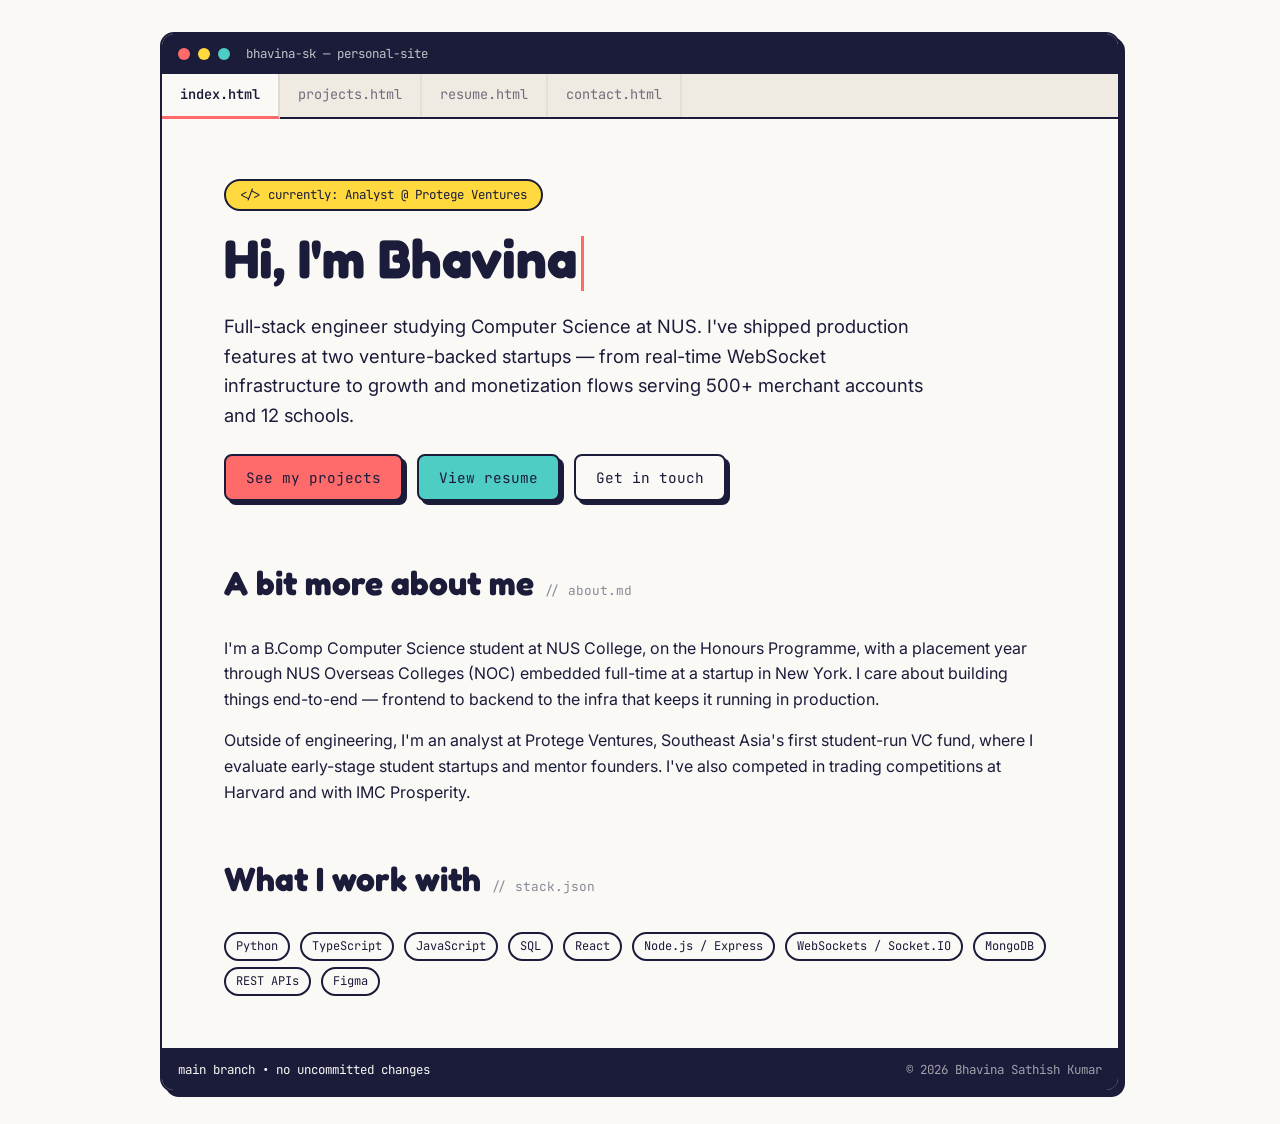
==== index.html @ 5a0f99d2 "update the github pages" ====
<!DOCTYPE html>
<html lang="en">
<head>
<meta charset="UTF-8">
<meta name="viewport" content="width=device-width, initial-scale=1.0">
<title>Bhavina Sathish Kumar — CS Student</title>
<meta name="description" content="Personal site of Bhavina Sathish Kumar, full-stack engineer and CS student at NUS.">
<link rel="preconnect" href="https://fonts.googleapis.com">
<link href="https://fonts.googleapis.com/css2?family=Fredoka:wght@500;600;700&family=Inter:wght@400;500;600&family=JetBrains+Mono:wght@400;500&display=swap" rel="stylesheet">
<link rel="stylesheet" href="style.css">
</head>
<body>

<div class="editor">
  <div class="titlebar">
    <span class="dot red"></span>
    <span class="dot yellow"></span>
    <span class="dot green"></span>
    <span class="titlebar-label">bhavina-sk — personal-site</span>
  </div>

  <nav class="tabs">
    <a href="index.html" class="active">index.html</a>
    <a href="projects.html">projects.html</a>
    <a href="resume.html">resume.html</a>
    <a href="contact.html">contact.html</a>
  </nav>

  <main>
    <div class="wrap">

      <section class="hero">
        <span class="eyebrow">&lt;/&gt; currently: Analyst @ Protege Ventures</span>
        <h1>Hi, I'm Bhavina<span class="cursor" aria-hidden="true"></span></h1>
        <p class="lede">
          Full-stack engineer studying Computer Science at NUS. I've shipped
          production features at two venture-backed startups — from real-time
          WebSocket infrastructure to growth and monetization flows serving
          500+ merchant accounts and 12 schools.
        </p>
        <div class="btn-row">
          <a class="btn" href="projects.html">See my projects</a>
          <a class="btn alt" href="resume.html">View resume</a>
          <a class="btn ghost" href="contact.html">Get in touch</a>
        </div>
      </section>

      <div class="section-head">
        <h2>A bit more about me</h2>
        <span class="tag">// about.md</span>
      </div>
      <p>
        I'm a B.Comp Computer Science student at NUS College, on the Honours
        Programme, with a placement year through NUS Overseas Colleges (NOC)
        embedded full-time at a startup in New York. I care about building
        things end-to-end — frontend to backend to the infra that keeps it
        running in production.
      </p>
      <p>
        Outside of engineering, I'm an analyst at Protege Ventures, Southeast
        Asia's first student-run VC fund, where I evaluate early-stage student
        startups and mentor founders. I've also competed in trading
        competitions at Harvard and with IMC Prosperity.
      </p>

      <div class="section-head">
        <h2>What I work with</h2>
        <span class="tag">// stack.json</span>
      </div>
      <div class="skill-group">
        <div>
          <span class="pill">Python</span>
          <span class="pill">TypeScript</span>
          <span class="pill">JavaScript</span>
          <span class="pill">SQL</span>
          <span class="pill">React</span>
          <span class="pill">Node.js / Express</span>
          <span class="pill">WebSockets / Socket.IO</span>
          <span class="pill">MongoDB</span>
          <span class="pill">REST APIs</span>
          <span class="pill">Figma</span>
        </div>
      </div>

    </div>
  </main>

  <footer class="statusbar">
    <span>main branch • no uncommitted changes</span>
    <span class="dim">&copy; <span data-year></span> Bhavina Sathish Kumar</span>
  </footer>
</div>

<script src="script.js"></script>
</body>
</html>
---- style.css ----
/* ============================================
   Design tokens
   ============================================ */
:root {
  --ink: #1B1B3A;
  --cloud: #FAF9F6;
  --coral: #FF6B6B;
  --sun: #FFD93D;
  --teal: #4ECDC4;
  --grape: #8B7FD6;

  --font-display: "Fredoka", sans-serif;
  --font-body: "Inter", sans-serif;
  --font-mono: "JetBrains Mono", monospace;

  --radius: 14px;
  --border: 2px solid var(--ink);
  --shadow: 5px 5px 0 var(--ink);
}

* { box-sizing: border-box; }

html { scroll-behavior: smooth; }

body {
  margin: 0;
  background: var(--cloud);
  color: var(--ink);
  font-family: var(--font-body);
  line-height: 1.6;
}

@media (prefers-reduced-motion: reduce) {
  * { animation-duration: 0.01ms !important; transition-duration: 0.01ms !important; }
}

a { color: inherit; }

img, svg { max-width: 100%; display: block; }

h1, h2, h3 {
  font-family: var(--font-display);
  margin: 0 0 0.4em 0;
  line-height: 1.1;
}

h1 { font-size: clamp(2.2rem, 5vw, 3.4rem); }
h2 { font-size: clamp(1.5rem, 3vw, 2.1rem); }

p { margin: 0 0 1em 0; }

.wrap {
  max-width: 880px;
  margin: 0 auto;
  padding: 0 24px;
}

/* ============================================
   Editor "window" chrome
   ============================================ */
.editor {
  max-width: 960px;
  margin: 32px auto;
  border: var(--border);
  border-radius: var(--radius);
  background: var(--cloud);
  box-shadow: var(--shadow);
  overflow: hidden;
}

.titlebar {
  display: flex;
  align-items: center;
  gap: 8px;
  padding: 10px 16px;
  background: var(--ink);
}

.dot { width: 12px; height: 12px; border-radius: 50%; }
.dot.red { background: var(--coral); }
.dot.yellow { background: var(--sun); }
.dot.green { background: var(--teal); }

.titlebar-label {
  margin-left: 8px;
  font-family: var(--font-mono);
  font-size: 0.78rem;
  color: var(--cloud);
  opacity: 0.75;
}

/* Tab navigation, styled like open editor tabs */
nav.tabs {
  display: flex;
  flex-wrap: wrap;
  background: #EFEBE2;
  border-bottom: var(--border);
}

nav.tabs a {
  font-family: var(--font-mono);
  font-size: 0.85rem;
  text-decoration: none;
  padding: 10px 18px;
  border-right: 2px solid #DEDACF;
  color: var(--ink);
  opacity: 0.6;
  white-space: nowrap;
  transition: opacity 0.15s ease, background 0.15s ease;
}

nav.tabs a:hover { opacity: 1; background: #E5E0D4; }

nav.tabs a.active {
  opacity: 1;
  background: var(--cloud);
  border-bottom: 3px solid var(--coral);
  margin-bottom: -2px;
  font-weight: 600;
}

nav.tabs a:focus-visible,
a:focus-visible,
button:focus-visible {
  outline: 3px solid var(--grape);
  outline-offset: 2px;
}

main { padding: 48px 0 24px; }

/* ============================================
   Hero
   ============================================ */
.hero {
  padding: 12px 0 8px;
}

.eyebrow {
  display: inline-block;
  font-family: var(--font-mono);
  font-size: 0.78rem;
  background: var(--sun);
  border: 2px solid var(--ink);
  border-radius: 999px;
  padding: 4px 14px;
  margin-bottom: 18px;
}

.cursor {
  display: inline-block;
  width: 3px;
  height: 1em;
  background: var(--coral);
  margin-left: 4px;
  vertical-align: text-bottom;
  animation: blink 1s steps(1) infinite;
}

@keyframes blink { 50% { opacity: 0; } }

.lede {
  font-size: 1.15rem;
  max-width: 60ch;
}

.blobs {
  position: relative;
  height: 0;
}

/* ============================================
   Buttons / pills
   ============================================ */
.btn {
  display: inline-block;
  font-family: var(--font-mono);
  font-size: 0.9rem;
  text-decoration: none;
  padding: 10px 20px;
  border: var(--border);
  border-radius: 8px;
  background: var(--coral);
  color: var(--ink);
  box-shadow: 4px 4px 0 var(--ink);
  transition: transform 0.12s ease, box-shadow 0.12s ease;
}

.btn:hover { transform: translate(-2px, -2px); box-shadow: 6px 6px 0 var(--ink); }
.btn:active { transform: translate(0, 0); box-shadow: 2px 2px 0 var(--ink); }

.btn.alt { background: var(--teal); }
.btn.ghost { background: var(--cloud); }

.btn-row { display: flex; gap: 14px; flex-wrap: wrap; margin-top: 24px; }

.pill {
  display: inline-block;
  font-family: var(--font-mono);
  font-size: 0.75rem;
  padding: 3px 10px;
  border-radius: 999px;
  border: 2px solid var(--ink);
  background: var(--cloud);
  margin: 0 6px 6px 0;
}

/* ============================================
   Section headers
   ============================================ */
.section-head {
  display: flex;
  align-items: baseline;
  gap: 10px;
  margin: 56px 0 20px;
}

.section-head .tag {
  font-family: var(--font-mono);
  font-size: 0.8rem;
  color: var(--ink);
  opacity: 0.5;
}

/* ============================================
   Project cards (mini app windows)
   ============================================ */
.grid { display: grid; grid-template-columns: 1fr 1fr; gap: 24px; }

@media (max-width: 640px) { .grid { grid-template-columns: 1fr; } }

.card {
  border: var(--border);
  border-radius: var(--radius);
  overflow: hidden;
  background: var(--cloud);
  box-shadow: var(--shadow);
  transition: transform 0.15s ease, box-shadow 0.15s ease;
}

.card:hover { transform: translate(-3px, -3px); box-shadow: 8px 8px 0 var(--ink); }

.card .titlebar { padding: 8px 14px; }
.card .titlebar-label { font-size: 0.72rem; }

.card-body { padding: 18px 20px 22px; }

.card h3 { font-size: 1.15rem; margin-bottom: 8px; }

.card p { font-size: 0.95rem; opacity: 0.85; }

.card .stack { margin-top: 12px; }

.card-accent-coral .titlebar { background: var(--coral); }
.card-accent-teal .titlebar { background: var(--teal); }
.card-accent-grape .titlebar { background: var(--grape); }
.card-accent-sun .titlebar { background: var(--sun); }

.card .titlebar-label { color: var(--ink); opacity: 0.7; }

/* ============================================
   Footer status bar
   ============================================ */
footer.statusbar {
  border-top: var(--border);
  background: var(--ink);
  color: var(--cloud);
  font-family: var(--font-mono);
  font-size: 0.78rem;
  padding: 10px 16px;
  display: flex;
  justify-content: space-between;
  flex-wrap: wrap;
  gap: 8px;
}

footer.statusbar span.dim { opacity: 0.6; }

/* ============================================
   About / Resume content blocks
   ============================================ */
.timeline-item {
  border-left: 3px solid var(--grape);
  padding-left: 18px;
  margin-bottom: 26px;
}

.timeline-item .when {
  font-family: var(--font-mono);
  font-size: 0.78rem;
  opacity: 0.6;
}

.skill-group { margin-bottom: 22px; }
.skill-group h3 { font-size: 1rem; margin-bottom: 10px; }

.contact-card {
  border: var(--border);
  border-radius: var(--radius);
  background: var(--sun);
  box-shadow: var(--shadow);
  padding: 26px 28px;
  margin-top: 8px;
}

.contact-links { display: flex; flex-direction: column; gap: 12px; margin-top: 18px; }

.contact-links a {
  text-decoration: none;
  font-family: var(--font-mono);
  font-size: 0.95rem;
  border-bottom: 2px solid var(--ink);
  width: fit-content;
  padding-bottom: 2px;
}
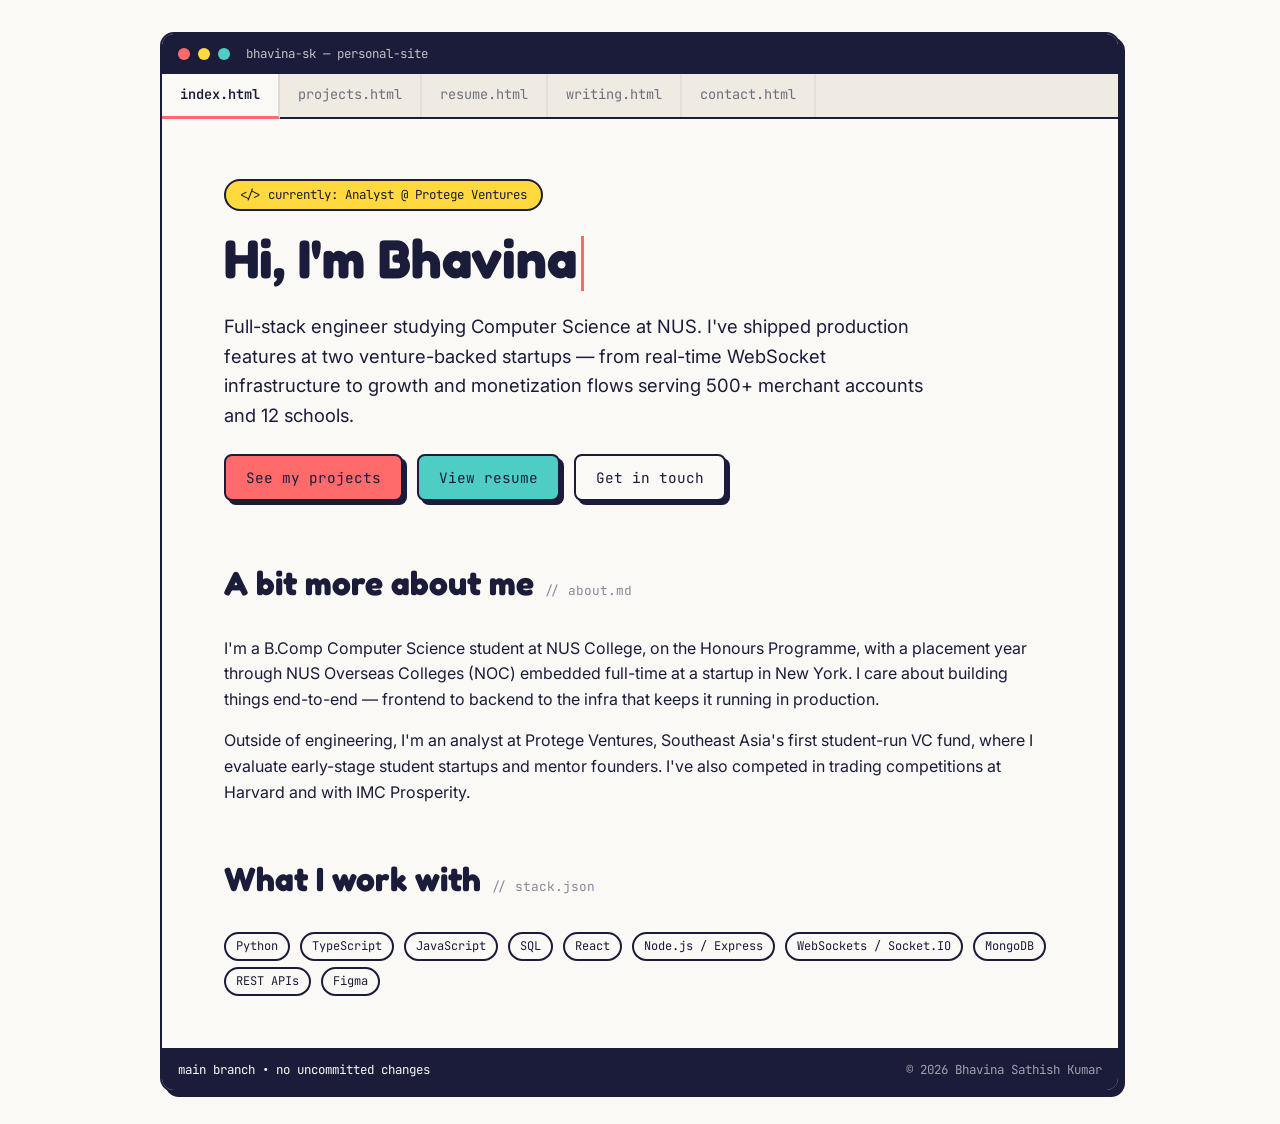
==== commit 7c83e541: "update index" ====
--- a/index.html
+++ b/index.html
@@ -23,6 +23,7 @@
     <a href="index.html" class="active">index.html</a>
     <a href="projects.html">projects.html</a>
     <a href="resume.html">resume.html</a>
+    <a href="writing.html">writing.html</a>
     <a href="contact.html">contact.html</a>
   </nav>
 
@@ -93,4 +94,4 @@
 
 <script src="script.js"></script>
 </body>
-</html>
+</html>
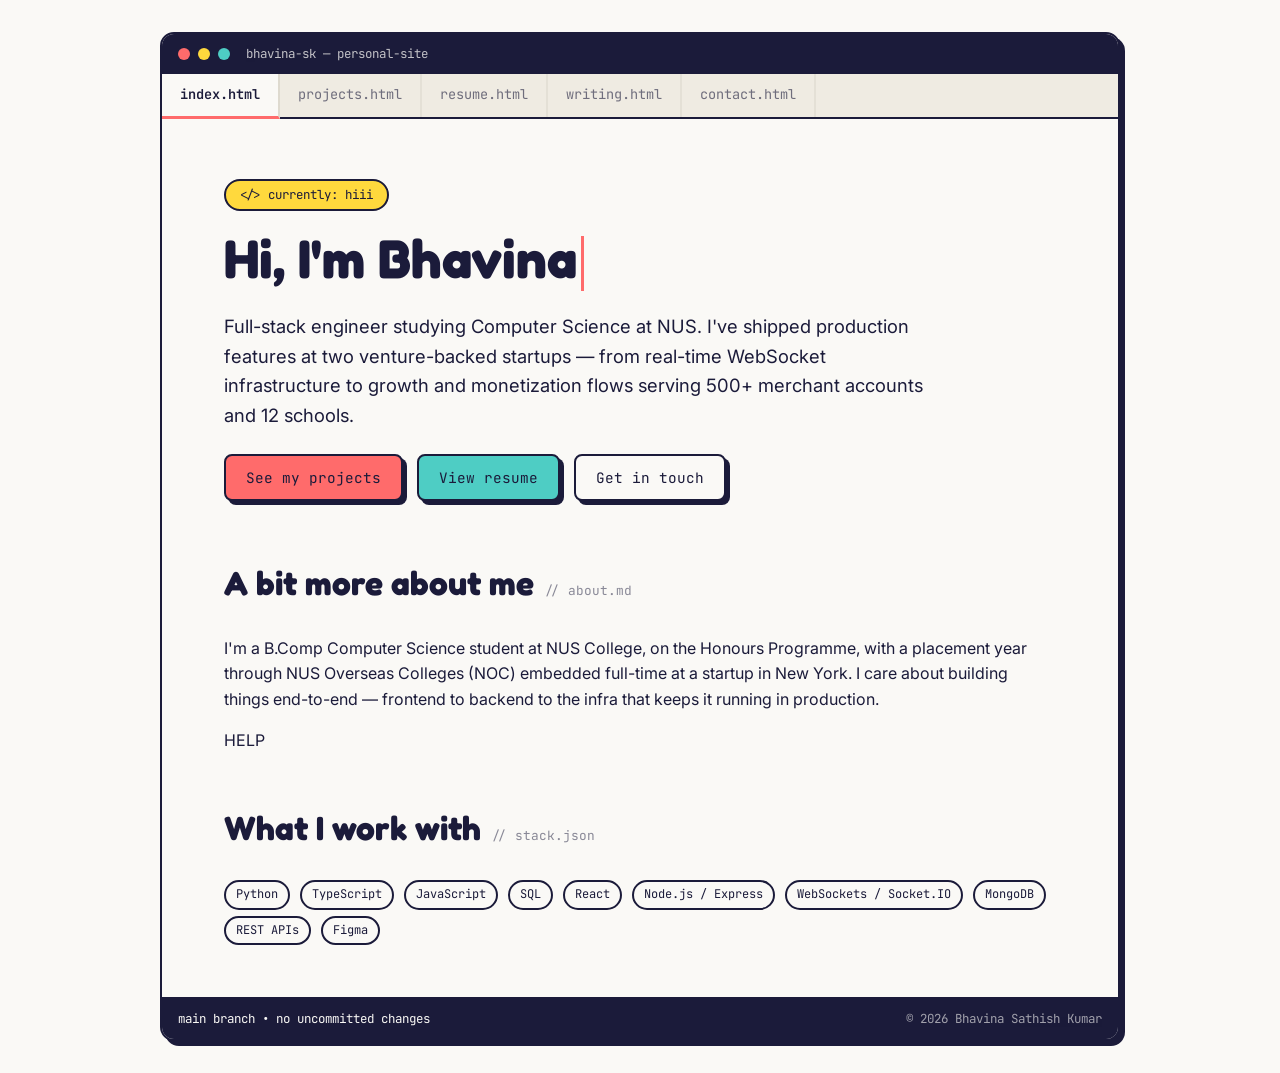
==== commit 4ffddf6b: "update project link" ====
--- a/index.html
+++ b/index.html
@@ -31,7 +31,7 @@
     <div class="wrap">
 
       <section class="hero">
-        <span class="eyebrow">&lt;/&gt; currently: Analyst @ Protege Ventures</span>
+        <span class="eyebrow">&lt;/&gt; currently: hiii</span>
         <h1>Hi, I'm Bhavina<span class="cursor" aria-hidden="true"></span></h1>
         <p class="lede">
           Full-stack engineer studying Computer Science at NUS. I've shipped
@@ -58,10 +58,7 @@
         running in production.
       </p>
       <p>
-        Outside of engineering, I'm an analyst at Protege Ventures, Southeast
-        Asia's first student-run VC fund, where I evaluate early-stage student
-        startups and mentor founders. I've also competed in trading
-        competitions at Harvard and with IMC Prosperity.
+     HELP
       </p>
 
       <div class="section-head">
--- a/style.css
+++ b/style.css
@@ -239,6 +239,16 @@
 
 .card:hover { transform: translate(-3px, -3px); box-shadow: 8px 8px 0 var(--ink); }
 
+a.card { text-decoration: none; color: inherit; cursor: pointer; }
+
+.card .read-more {
+  display: inline-block;
+  margin-top: 12px;
+  font-family: var(--font-mono);
+  font-size: 0.82rem;
+  opacity: 0.75;
+}
+
 .card .titlebar { padding: 8px 14px; }
 .card .titlebar-label { font-size: 0.72rem; }
 
@@ -312,3 +322,87 @@
   width: fit-content;
   padding-bottom: 2px;
 }
+
+/* ============================================
+   Writing / notes: post list
+   ============================================ */
+.post-list { margin-top: 28px; }
+
+.post-item {
+  display: block;
+  text-decoration: none;
+  color: var(--ink);
+  border: var(--border);
+  border-radius: var(--radius);
+  background: var(--cloud);
+  box-shadow: var(--shadow);
+  padding: 20px 22px;
+  margin-bottom: 20px;
+  transition: transform 0.15s ease, box-shadow 0.15s ease;
+}
+
+.post-item:hover { transform: translate(-3px, -3px); box-shadow: 8px 8px 0 var(--ink); }
+
+.post-meta {
+  font-family: var(--font-mono);
+  font-size: 0.75rem;
+  opacity: 0.6;
+  margin-bottom: 6px;
+}
+
+.post-item h3 { font-size: 1.1rem; margin-bottom: 6px; }
+
+.post-item p { margin: 0; font-size: 0.92rem; opacity: 0.85; }
+
+/* ============================================
+   Writing / notes: individual article
+   ============================================ */
+.back-link {
+  display: inline-block;
+  font-family: var(--font-mono);
+  font-size: 0.82rem;
+  text-decoration: none;
+  border-bottom: 2px solid var(--ink);
+  margin-bottom: 28px;
+}
+
+.article-meta {
+  font-family: var(--font-mono);
+  font-size: 0.8rem;
+  opacity: 0.6;
+  margin-bottom: 6px;
+}
+
+.article h1 { margin-bottom: 6px; }
+
+.article-tags { margin: 12px 0 32px; }
+
+.article-body h2 {
+  font-size: 1.25rem;
+  margin-top: 2em;
+}
+
+.article-body p { max-width: 68ch; }
+
+.article-body ul, .article-body ol {
+  max-width: 68ch;
+  padding-left: 1.3em;
+}
+
+.article-body li { margin-bottom: 0.4em; }
+
+.article-body blockquote {
+  margin: 1.6em 0;
+  padding: 4px 20px;
+  border-left: 3px solid var(--coral);
+  font-style: italic;
+  opacity: 0.85;
+}
+
+.article-body code {
+  font-family: var(--font-mono);
+  background: #EFEBE2;
+  padding: 2px 6px;
+  border-radius: 4px;
+  font-size: 0.88em;
+}
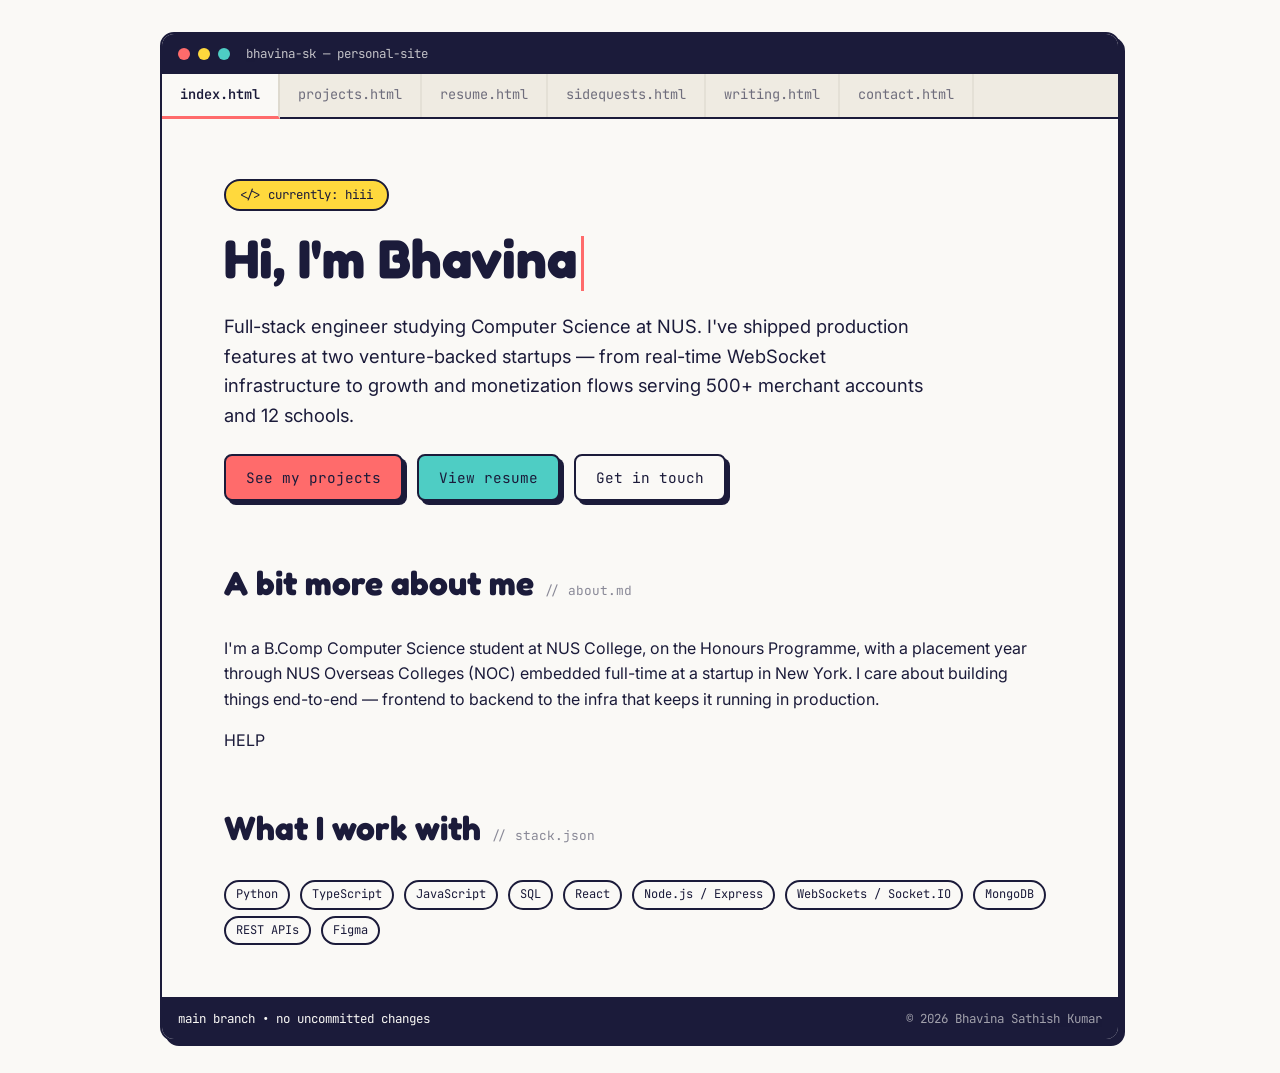
==== commit 5c2f5424: "update html" ====
--- a/index.html
+++ b/index.html
@@ -23,6 +23,7 @@
     <a href="index.html" class="active">index.html</a>
     <a href="projects.html">projects.html</a>
     <a href="resume.html">resume.html</a>
+    <a href="sidequests.html">sidequests.html</a>
     <a href="writing.html">writing.html</a>
     <a href="contact.html">contact.html</a>
   </nav>
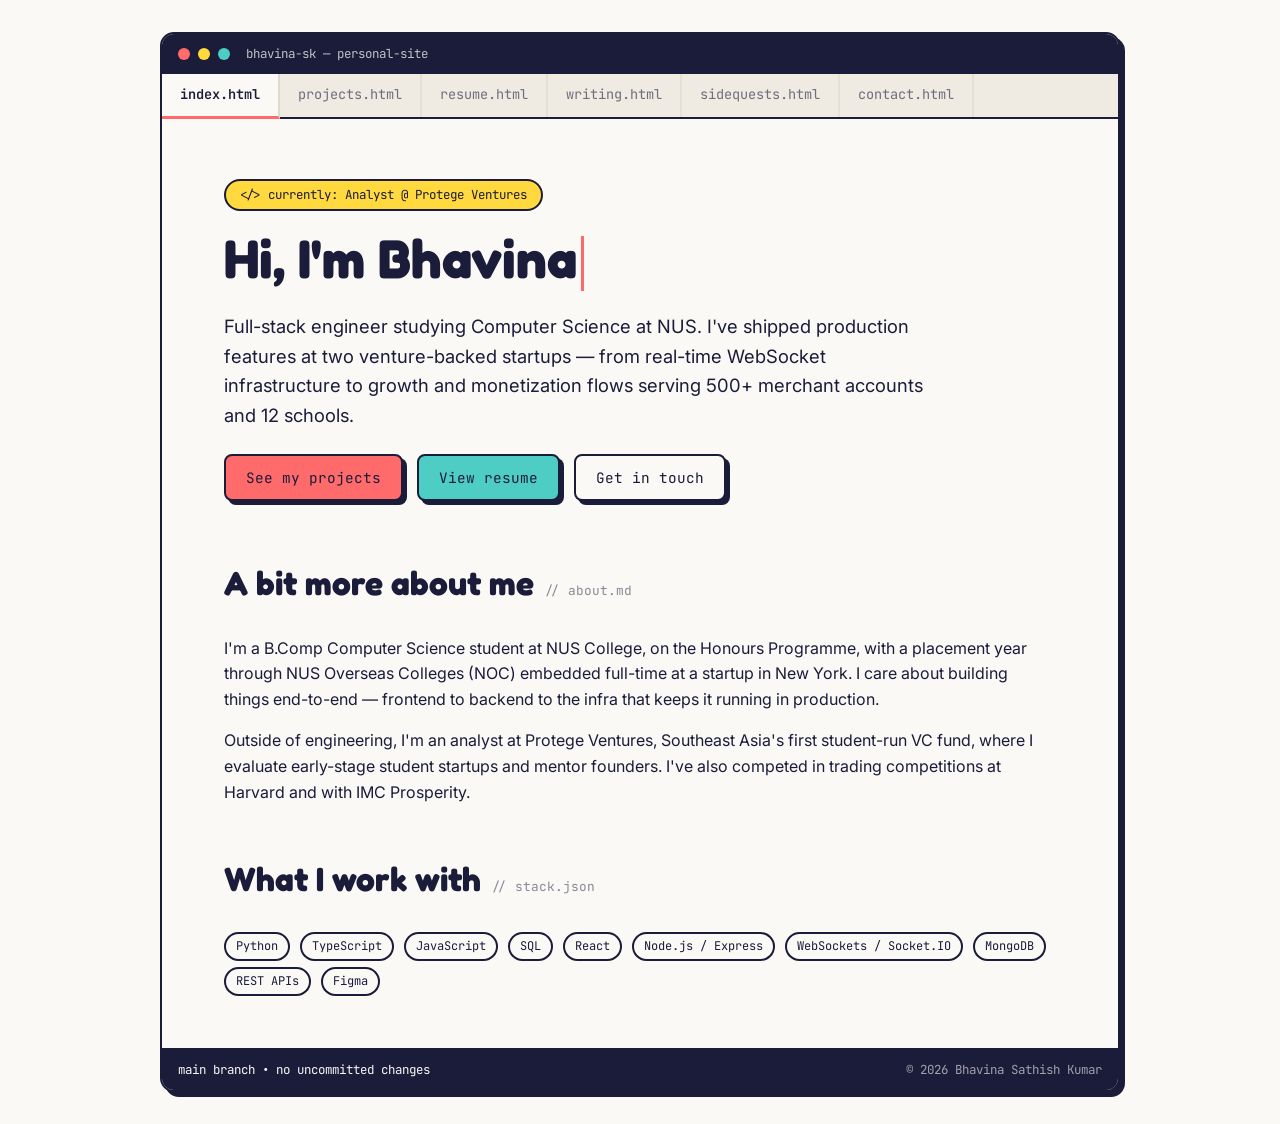
==== commit 941f2508: "update file structure" ====
--- a/index.html
+++ b/index.html
@@ -23,8 +23,8 @@
     <a href="index.html" class="active">index.html</a>
     <a href="projects.html">projects.html</a>
     <a href="resume.html">resume.html</a>
+    <a href="writing.html">writing.html</a>
     <a href="sidequests.html">sidequests.html</a>
-    <a href="writing.html">writing.html</a>
     <a href="contact.html">contact.html</a>
   </nav>
 
@@ -32,7 +32,7 @@
     <div class="wrap">
 
       <section class="hero">
-        <span class="eyebrow">&lt;/&gt; currently: hiii</span>
+        <span class="eyebrow">&lt;/&gt; currently: Analyst @ Protege Ventures</span>
         <h1>Hi, I'm Bhavina<span class="cursor" aria-hidden="true"></span></h1>
         <p class="lede">
           Full-stack engineer studying Computer Science at NUS. I've shipped
@@ -59,7 +59,10 @@
         running in production.
       </p>
       <p>
-     HELP
+        Outside of engineering, I'm an analyst at Protege Ventures, Southeast
+        Asia's first student-run VC fund, where I evaluate early-stage student
+        startups and mentor founders. I've also competed in trading
+        competitions at Harvard and with IMC Prosperity.
       </p>
 
       <div class="section-head">
@@ -92,4 +95,4 @@
 
 <script src="script.js"></script>
 </body>
-</html>+</html>
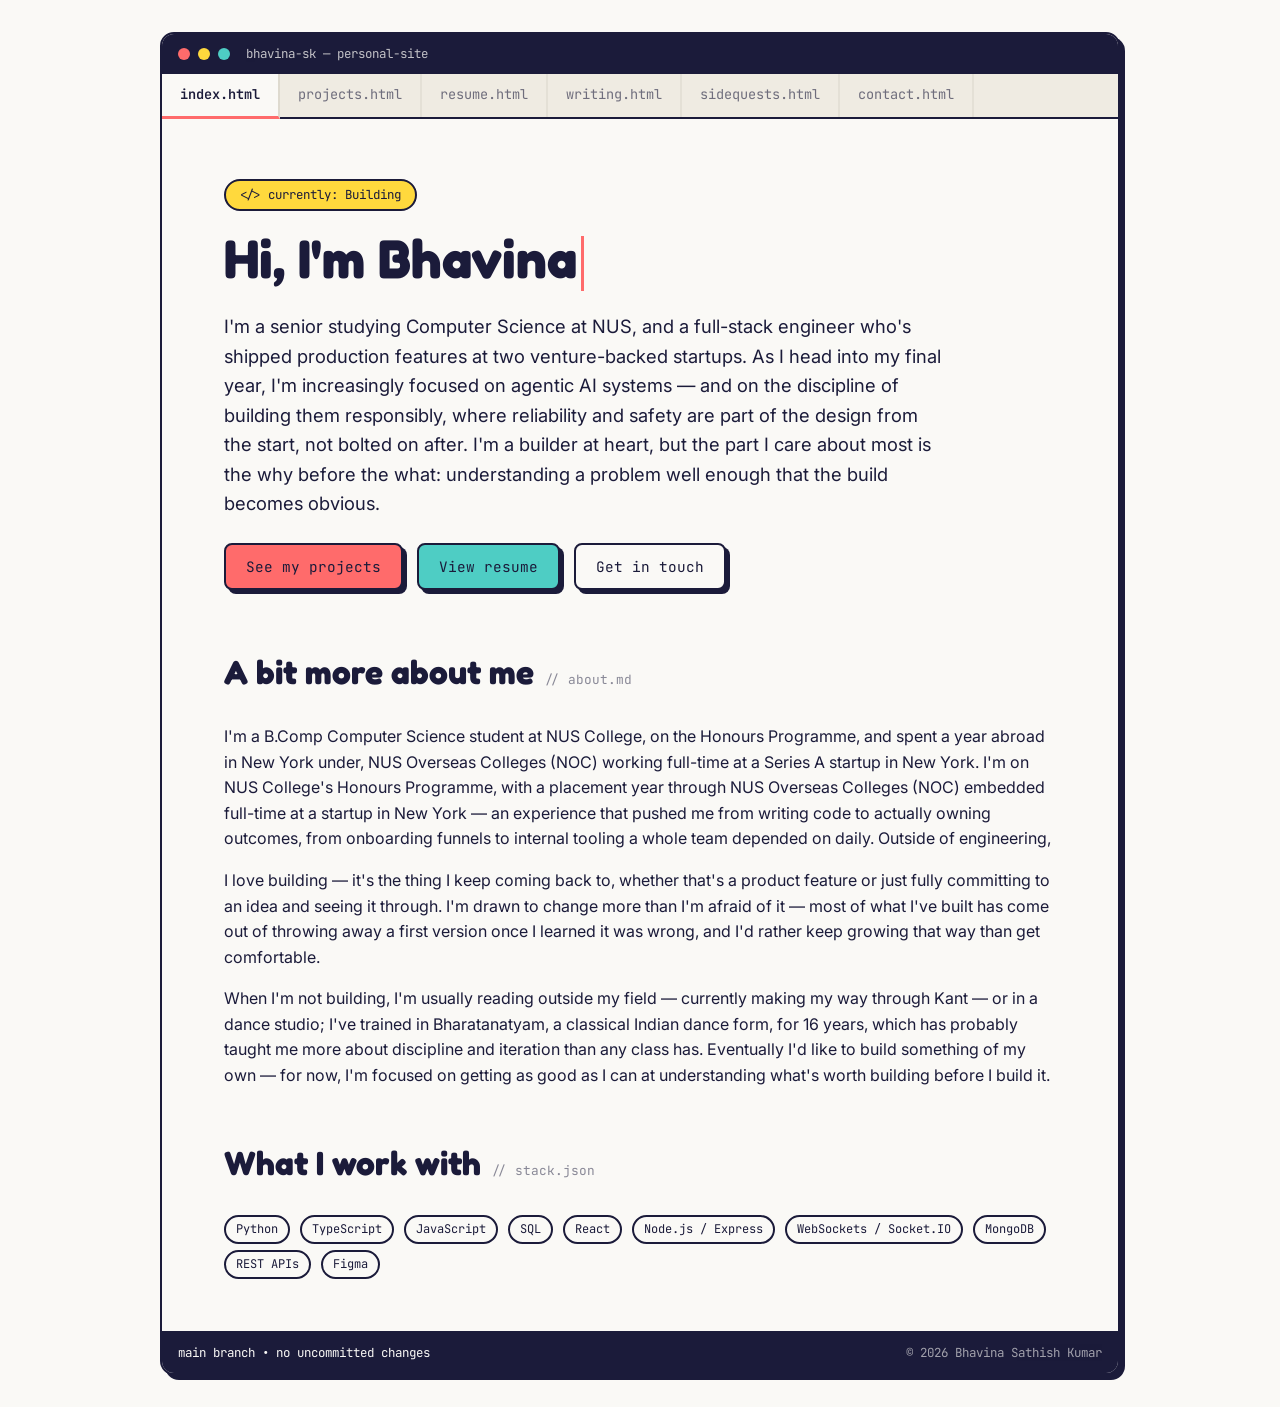
==== commit d743bf9f: "update resume" ====
--- a/index.html
+++ b/index.html
@@ -32,14 +32,10 @@
     <div class="wrap">
 
       <section class="hero">
-        <span class="eyebrow">&lt;/&gt; currently: Analyst @ Protege Ventures</span>
+        <span class="eyebrow">&lt;/&gt; currently: Building</span>
         <h1>Hi, I'm Bhavina<span class="cursor" aria-hidden="true"></span></h1>
         <p class="lede">
-          Full-stack engineer studying Computer Science at NUS. I've shipped
-          production features at two venture-backed startups — from real-time
-          WebSocket infrastructure to growth and monetization flows serving
-          500+ merchant accounts and 12 schools.
-        </p>
+          I'm a senior studying Computer Science at NUS, and a full-stack engineer who's shipped production features at two venture-backed startups. As I head into my final year, I'm increasingly focused on agentic AI systems — and on the discipline of building them responsibly, where reliability and safety are part of the design from the start, not bolted on after. I'm a builder at heart, but the part I care about most is the why before the what: understanding a problem well enough that the build becomes obvious.
         <div class="btn-row">
           <a class="btn" href="projects.html">See my projects</a>
           <a class="btn alt" href="resume.html">View resume</a>
@@ -53,16 +49,15 @@
       </div>
       <p>
         I'm a B.Comp Computer Science student at NUS College, on the Honours
-        Programme, with a placement year through NUS Overseas Colleges (NOC)
-        embedded full-time at a startup in New York. I care about building
-        things end-to-end — frontend to backend to the infra that keeps it
-        running in production.
-      </p>
+        Programme, and spent a year abroad in New York under, NUS Overseas Colleges (NOC)
+        working full-time at a Series A startup in New York.
+        I'm on NUS College's Honours Programme, with a placement year through NUS Overseas Colleges (NOC) embedded full-time at a startup in New York — an experience that pushed me from writing code to actually owning outcomes, from onboarding funnels to internal tooling a whole team depended on daily. Outside of engineering,
       <p>
-        Outside of engineering, I'm an analyst at Protege Ventures, Southeast
-        Asia's first student-run VC fund, where I evaluate early-stage student
-        startups and mentor founders. I've also competed in trading
-        competitions at Harvard and with IMC Prosperity.
+       I love building — it's the thing I keep coming back to, whether that's a product feature or just fully committing to an idea and seeing it through. 
+       I'm drawn to change more than I'm afraid of it — most of what I've built has come out of throwing away a first version once I learned it was wrong, and I'd rather keep growing that way than get comfortable.
+       </p>
+<p>
+        When I'm not building, I'm usually reading outside my field — currently making my way through Kant — or in a dance studio; I've trained in Bharatanatyam, a classical Indian dance form, for 16 years, which has probably taught me more about discipline and iteration than any class has. Eventually I'd like to build something of my own — for now, I'm focused on getting as good as I can at understanding what's worth building before I build it.
       </p>
 
       <div class="section-head">
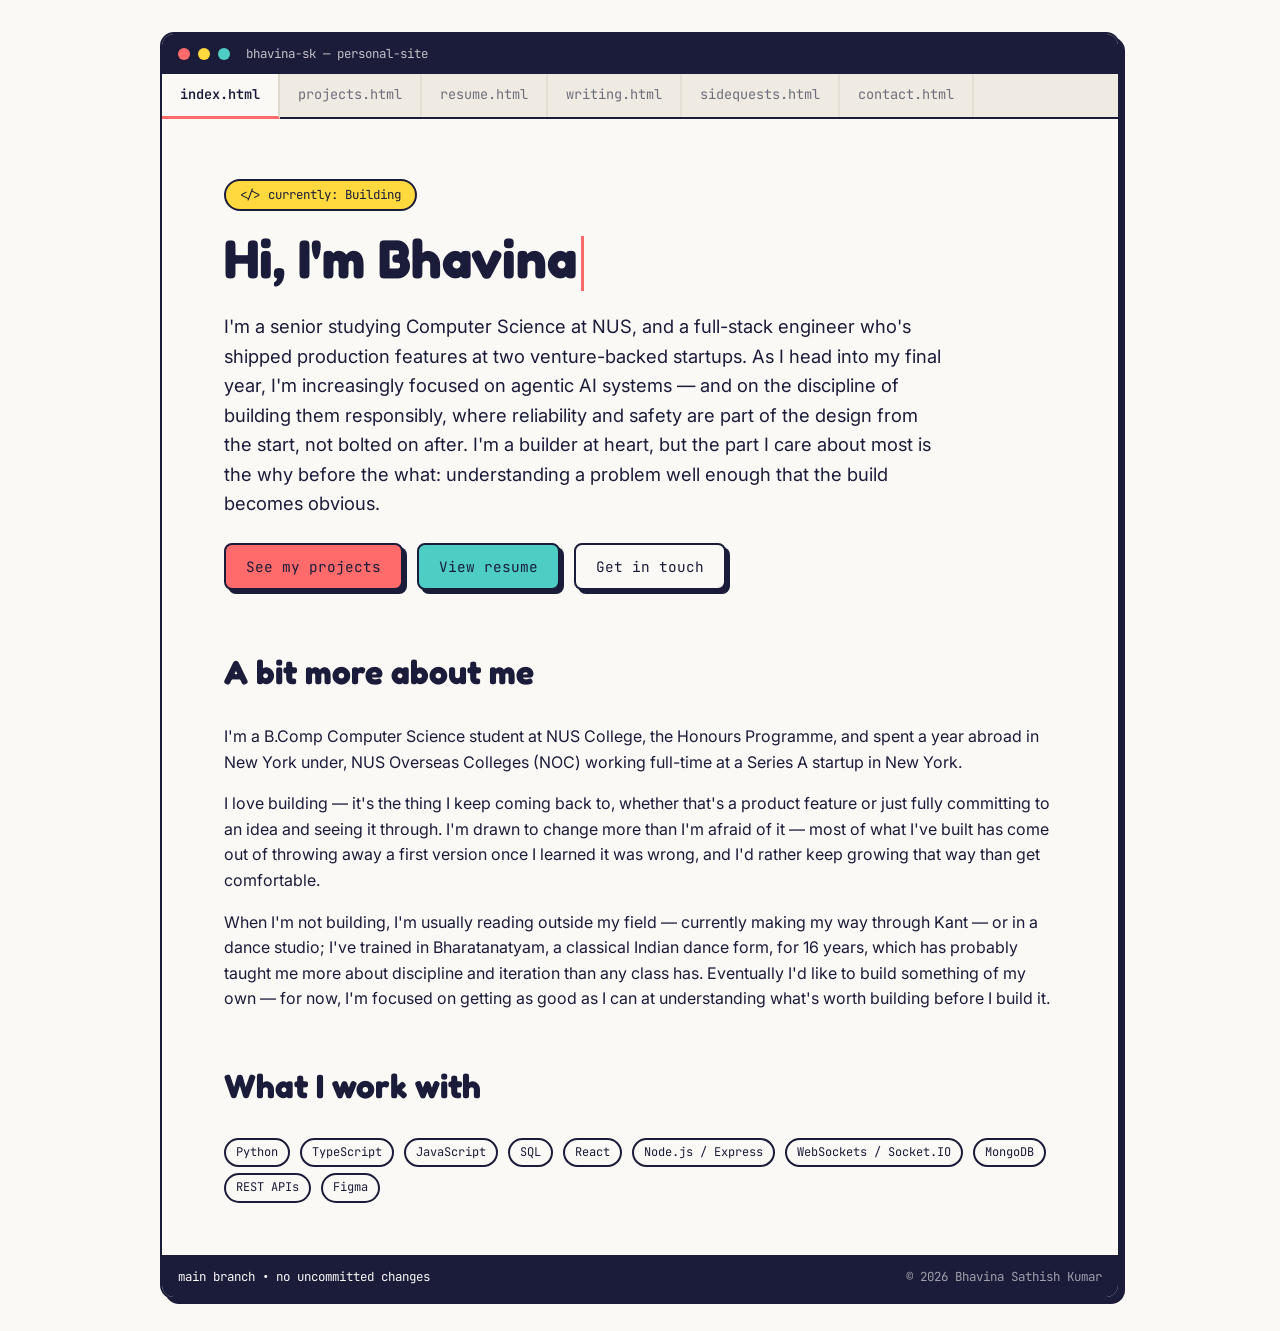
==== commit 3648cc11: "correct formating" ====
--- a/index.html
+++ b/index.html
@@ -3,7 +3,7 @@
 <head>
 <meta charset="UTF-8">
 <meta name="viewport" content="width=device-width, initial-scale=1.0">
-<title>Bhavina Sathish Kumar — CS Student</title>
+<title>Bhavina Sathish Kumar</title>
 <meta name="description" content="Personal site of Bhavina Sathish Kumar, full-stack engineer and CS student at NUS.">
 <link rel="preconnect" href="https://fonts.googleapis.com">
 <link href="https://fonts.googleapis.com/css2?family=Fredoka:wght@500;600;700&family=Inter:wght@400;500;600&family=JetBrains+Mono:wght@400;500&display=swap" rel="stylesheet">
@@ -45,13 +45,11 @@
 
       <div class="section-head">
         <h2>A bit more about me</h2>
-        <span class="tag">// about.md</span>
       </div>
       <p>
-        I'm a B.Comp Computer Science student at NUS College, on the Honours
+        I'm a B.Comp Computer Science student at NUS College, the Honours
         Programme, and spent a year abroad in New York under, NUS Overseas Colleges (NOC)
         working full-time at a Series A startup in New York.
-        I'm on NUS College's Honours Programme, with a placement year through NUS Overseas Colleges (NOC) embedded full-time at a startup in New York — an experience that pushed me from writing code to actually owning outcomes, from onboarding funnels to internal tooling a whole team depended on daily. Outside of engineering,
       <p>
        I love building — it's the thing I keep coming back to, whether that's a product feature or just fully committing to an idea and seeing it through. 
        I'm drawn to change more than I'm afraid of it — most of what I've built has come out of throwing away a first version once I learned it was wrong, and I'd rather keep growing that way than get comfortable.
@@ -62,7 +60,6 @@
 
       <div class="section-head">
         <h2>What I work with</h2>
-        <span class="tag">// stack.json</span>
       </div>
       <div class="skill-group">
         <div>
